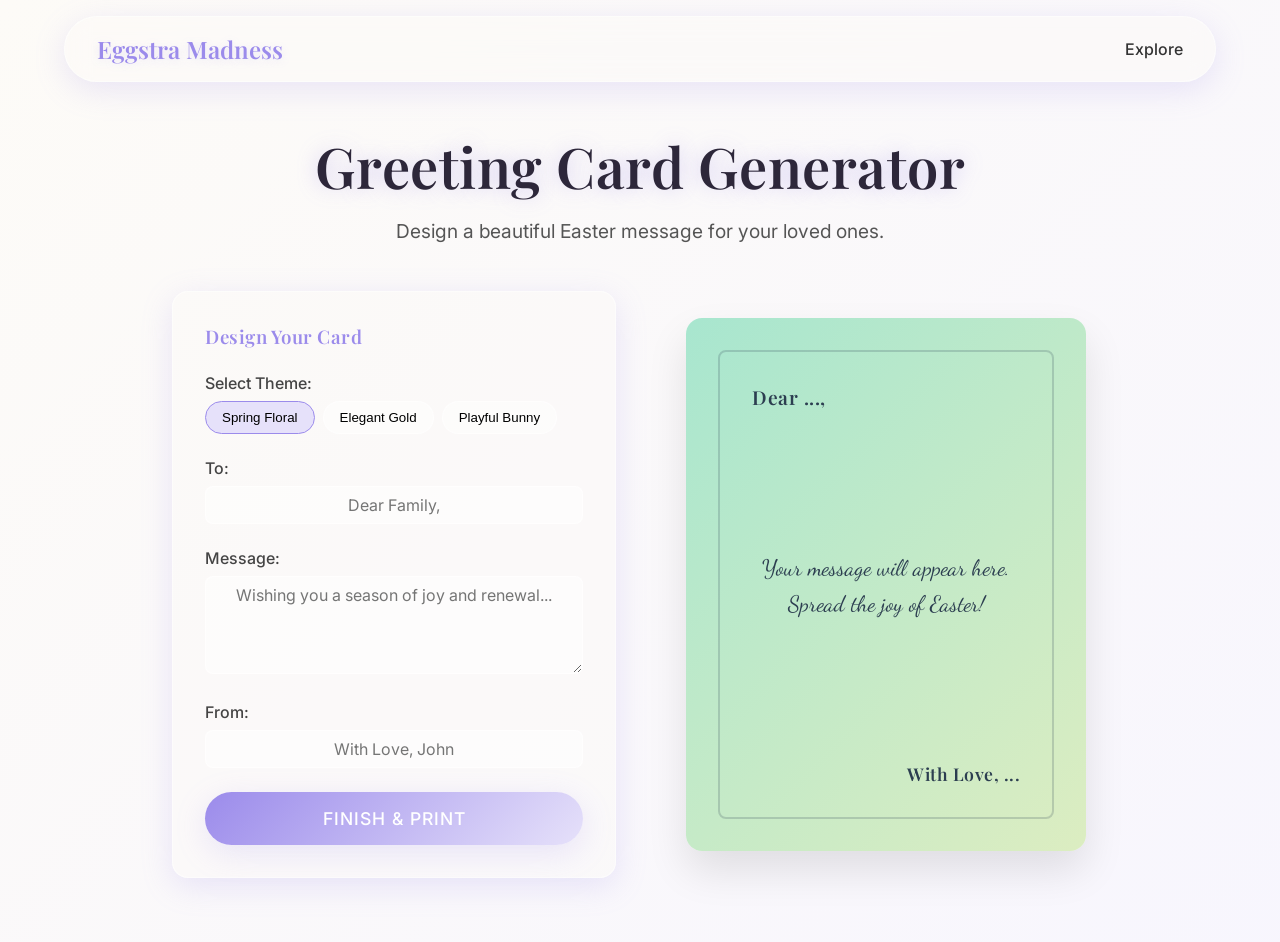
==== cards.html @ 38e3161e "Final project - Eggstra Madness" ====
<!DOCTYPE html>
<html lang="en">
<head>
    <meta charset="UTF-8">
    <meta name="viewport" content="width=device-width, initial-scale=1.0">
    <title>Greeting Cards - Eggstra Madness</title>
    <!-- Fonts -->
    <link rel="preconnect" href="https://fonts.googleapis.com">
    <link rel="preconnect" href="https://fonts.gstatic.com" crossorigin>
    <link href="https://fonts.googleapis.com/css2?family=Inter:wght@300;400;500;600&family=Playfair+Display:ital,wght@0,400;0,600;1,400&family=Outfit:wght@400;600&family=Fredoka:wght@400;600&family=Dancing+Script:wght@600&display=swap" rel="stylesheet">
    <link rel="stylesheet" href="css/style.css">
</head>
<body class="page-transition inner-page">

    <!-- Minimal Navbar -->
    <nav class="top-nav glass-panel">
        <div class="nav-logo">
            <a href="index.html">Eggstra Madness</a>
        </div>
        <div class="nav-links">
            <a href="explore.html" class="nav-link">Explore</a>
        </div>
    </nav>
    
    <main class="cards-container">
        <header class="cards-header fade-in">
            <h1 class="page-title glow-text">Greeting Card Generator</h1>
            <p class="subtitle">Design a beautiful Easter message for your loved ones.</p>
        </header>

        <div class="cards-layout fade-in">
            <!-- Controls Side -->
            <section class="cards-controls glass-panel">
                <h3>Design Your Card</h3>
                
                <div class="control-group">
                    <label>Select Theme:</label>
                    <div class="theme-options">
                        <button class="theme-btn active" data-theme="theme-spring">Spring Floral</button>
                        <button class="theme-btn" data-theme="theme-elegant">Elegant Gold</button>
                        <button class="theme-btn" data-theme="theme-playful">Playful Bunny</button>
                    </div>
                </div>

                <div class="control-group">
                    <label for="cardRecipient">To:</label>
                    <input type="text" id="cardRecipient" class="glass-input full-width" placeholder="Dear Family,">
                </div>

                <div class="control-group">
                    <label for="cardMessage">Message:</label>
                    <textarea id="cardMessage" class="glass-input full-width" rows="4" placeholder="Wishing you a season of joy and renewal..."></textarea>
                </div>
                
                <div class="control-group">
                    <label for="cardSender">From:</label>
                    <input type="text" id="cardSender" class="glass-input full-width" placeholder="With Love, John">
                </div>

                <button id="generateCardBtn" class="glass-btn primary-btn full-width magnetic-btn">Finish & Print <span class="glow"></span></button>
            </section>

            <!-- Preview Side -->
            <section class="cards-preview">
                <div id="cardOutput" class="card-canvas theme-spring">
                    <div class="card-inner-border">
                        <h4 id="previewTo">Dear ...,</h4>
                        <p id="previewMsg">Your message will appear here. Spread the joy of Easter!</p>
                        <h5 id="previewFrom">With Love, ...</h5>
                    </div>
                </div>
            </section>
        </div>
    </main>

    <script src="js/script.js"></script>
</body>
</html>
---- css/style.css ----
:root {
  /* Colors */
  --bg-cream: #FDFBF7;
  --bg-dark: #121016; /* For potential dark modes / overlays */
  --primary-lavender: #E6E1FA;
  --primary-lavender-dark: #9B8BEB;
  --accent-gold: #F7D070;
  --accent-mint: #A3E4D7;
  
  /* Gradients */
  --gradient-lavender-gold: linear-gradient(135deg, var(--primary-lavender) 0%, var(--accent-gold) 100%);
  --gradient-neon: linear-gradient(45deg, var(--primary-lavender-dark), var(--accent-mint));
  
  /* Glassmorphism */
  --glass-bg: rgba(253, 251, 247, 0.4);
  --glass-border: rgba(255, 255, 255, 0.5);
  --glass-shadow: 0 8px 32px 0 rgba(155, 139, 235, 0.2);
  
  /* Neumorphism Hybrid */
  --neu-shadow-light: 8px 8px 16px rgba(210, 205, 226, 0.5), -8px -8px 16px rgba(255, 255, 255, 0.8);
  
  /* Typography Variables (Default) */
  --font-heading: 'Playfair Display', serif;
  --font-body: 'Inter', sans-serif;
  --font-display: 'Inter', sans-serif; /* Can be overridden later */
  
  /* Interactions */
  --transition-smooth: all 0.4s cubic-bezier(0.25, 1, 0.5, 1);
}

/* Base Reset */
* {
  margin: 0;
  padding: 0;
  box-sizing: border-box;
}

body {
  font-family: var(--font-body);
  background-color: var(--bg-cream);
  color: #333;
  overflow-x: hidden;
  -webkit-font-smoothing: antialiased;
}

h1, h2, h3, h4, h5, h6 {
  font-family: var(--font-heading);
  font-weight: 600;
  letter-spacing: 0.5px;
}

a {
  text-decoration: none;
  color: inherit;
}

/* ========================================================================= */
/* Landing Page Specifics                                                      */
/* ========================================================================= */

.landing-page {
  height: 100vh;
  display: flex;
  justify-content: center;
  align-items: center;
  /* Animated gradient background */
  background: linear-gradient(-45deg, #FDFBF7, #E6E1FA, #FDFBF7, #fdf4da);
  background-size: 400% 400%;
  animation: gradientBG 15s ease infinite;
  position: relative;
  overflow: hidden;
}

@keyframes gradientBG {
  0% { background-position: 0% 50%; }
  50% { background-position: 100% 50%; }
  100% { background-position: 0% 50%; }
}

/* Abstract Light Rays */
.landing-page::before {
  content: '';
  position: absolute;
  top: -50%; right: -50%;
  width: 200%; height: 200%;
  background: conic-gradient(from 180deg at 50% 50%, rgba(163, 228, 215, 0.1) 0deg, rgba(247, 208, 112, 0.1) 180deg, rgba(163, 228, 215, 0.1) 360deg);
  animation: rotateLight 30s linear infinite;
  z-index: 0;
  pointer-events: none;
}

@keyframes rotateLight {
  100% { transform: rotate(360deg); }
}

.landing-container {
  position: relative;
  z-index: 2;
  text-align: center;
  display: flex;
  flex-direction: column;
  align-items: center;
  gap: 3rem;
  padding: 2rem;
}

.landing-title {
  font-size: clamp(2.5rem, 6vw, 4.5rem);
  line-height: 1.2;
  color: #2D273A;
  text-shadow: 0 4px 20px rgba(155, 139, 235, 0.3);
  animation: fadeUp 1s ease-out forwards;
  opacity: 0;
  transform: translateY(20px);
}

@keyframes fadeUp {
  to {
    opacity: 1;
    transform: translateY(0);
  }
}

/* ========================================================================= */
/* Buttons & Utilities                                                         */
/* ========================================================================= */

.glass-btn {
  font-family: var(--font-body);
  font-weight: 500;
  font-size: 1.1rem;
  letter-spacing: 1px;
  text-transform: uppercase;
  padding: 1rem 2.5rem;
  border-radius: 50px;
  
  background: var(--glass-bg);
  backdrop-filter: blur(10px);
  -webkit-backdrop-filter: blur(10px);
  border: 1px solid var(--glass-border);
  box-shadow: var(--glass-shadow);
  
  color: #2D273A;
  position: relative;
  overflow: hidden;
  transition: var(--transition-smooth);
  cursor: pointer;
  display: inline-flex;
  align-items: center;
  justify-content: center;
  
  /* Fade In for Landing */
  opacity: 0;
  transform: translateY(20px);
  animation: fadeUp 1s ease-out 0.4s forwards;
}

.glass-btn::before {
  content: '';
  position: absolute;
  top: 0; left: 0; right: 0; bottom: 0;
  background: linear-gradient(135deg, rgba(255,255,255,0.4) 0%, rgba(255,255,255,0) 100%);
  z-index: 1;
  transition: opacity 0.3s ease;
  opacity: 0;
}

.glass-btn:hover {
  transform: translateY(-5px);
  box-shadow: 0 15px 35px 0 rgba(155, 139, 235, 0.4), 0 0 15px rgba(163, 228, 215, 0.5); /* Mint Glow Border interaction */
  border-color: var(--accent-mint);
  color: var(--primary-lavender-dark);
}

.glass-btn:hover::before {
  opacity: 1;
}

.glass-btn:active {
  transform: translateY(2px) scale(0.98);
}

/* Magnetic Button utility classes handled in JS */
.magnetic-btn {
  /* Handled by JS for transform mapping */
}

/* Glow Element inside button */
.glass-btn .glow {
  position: absolute;
  width: 50px;
  height: 50px;
  background: radial-gradient(circle, rgba(163, 228, 215, 0.8) 0%, rgba(255,255,255,0) 70%);
  border-radius: 50%;
  pointer-events: none;
  opacity: 0;
  transition: opacity 0.3s;
  z-index: 0;
  transform: translate(-50%, -50%);
}

.glass-btn:hover .glow {
  opacity: 1;
}

/* ========================================================================= */
/* Floating Eggs Animation (Background)                                        */
/* ========================================================================= */

.floating-eggs {
  position: absolute;
  top: 0; left: 0; width: 100%; height: 100%;
  pointer-events: none;
  z-index: 1;
}

.bg-egg {
  position: absolute;
  background: radial-gradient(circle at 30% 30%, rgba(255,255,255,0.8), rgba(230, 225, 250, 0.4));
  border-radius: 50% 50% 50% 50% / 60% 60% 40% 40%;
  box-shadow: inset -10px -10px 20px rgba(155, 139, 235, 0.2),
              0 10px 20px rgba(0,0,0,0.05),
              0 0 30px rgba(247, 208, 112, 0.2); /* Gold glow */
  filter: blur(1px);
  animation: floatEgg 10s infinite ease-in-out;
}

/* Egg Shapes generated by JS will use these base styles */

@keyframes floatEgg {
  0%, 100% { transform: translateY(0) rotate(0deg); }
  50% { transform: translateY(-30px) rotate(5deg); }
}

/* Particles container */
.particles {
  position: absolute;
  width: 100%; height: 100%;
  top: 0; left: 0;
  z-index: 0;
  pointer-events: none;
}

/* ========================================================================= */
/* Phase 2: Inner Pages, Nav, Font Switcher, Home & Explore                    */
/* ========================================================================= */

.inner-page {
  /* No gradient animation on inner pages unless requested, maybe a subtle one */
  background: linear-gradient(135deg, var(--bg-cream) 0%, rgba(230, 225, 250, 0.3) 100%);
  min-height: 100vh;
}

.glass-panel {
  background: var(--glass-bg);
  backdrop-filter: blur(12px);
  -webkit-backdrop-filter: blur(12px);
  border: 1px solid var(--glass-border);
  box-shadow: var(--glass-shadow);
  border-radius: 16px;
}

/* Navbar */
.top-nav {
  position: fixed;
  top: 1rem;
  left: 50%;
  transform: translateX(-50%);
  width: 90%;
  max-width: 1200px;
  display: flex;
  justify-content: space-between;
  align-items: center;
  padding: 1rem 2rem;
  z-index: 100;
  border-radius: 50px;
}

.nav-logo a {
  font-family: var(--font-heading);
  font-size: 1.5rem;
  font-weight: 600;
  color: var(--primary-lavender-dark);
  text-shadow: 0 2px 10px rgba(155, 139, 235, 0.2);
}

.nav-links {
  display: flex;
  align-items: center;
  gap: 1.5rem;
}

.nav-link {
  font-weight: 500;
  transition: color 0.3s;
}

.nav-link:hover {
  color: var(--primary-lavender-dark);
}

.small-btn {
  padding: 0.5rem 1rem;
  font-size: 0.85rem;
}

/* Font Switcher Panel */
.font-panel {
  position: fixed;
  top: 0;
  left: -320px;
  width: 300px;
  height: 100vh;
  border-radius: 0 24px 24px 0;
  padding: 2rem;
  z-index: 200;
  transition: transform 0.4s cubic-bezier(0.25, 1, 0.5, 1);
  display: flex;
  flex-direction: column;
  gap: 1.5rem;
}

.font-panel.active {
  transform: translateX(320px);
}

.close-btn {
  align-self: flex-end;
  background: transparent;
  border: none;
  font-size: 2rem;
  cursor: pointer;
  color: #333;
  transition: color 0.3s;
}

.close-btn:hover {
  color: var(--primary-lavender-dark);
}

.font-options {
  display: flex;
  flex-direction: column;
  gap: 1rem;
}

.font-opt {
  padding: 1rem;
  border-radius: 12px;
  border: 1px solid var(--glass-border);
  background: rgba(255, 255, 255, 0.5);
  cursor: pointer;
  font-size: 1.1rem;
  transition: all 0.3s;
}

.font-opt:hover, .font-opt.selected {
  background: var(--primary-lavender);
  border-color: var(--primary-lavender-dark);
  box-shadow: 0 4px 12px rgba(155, 139, 235, 0.3);
}

/* Home Reflection Page */
.reflection-container, .explore-container {
  max-width: 900px;
  margin: 0 auto;
  padding: 8rem 2rem 4rem; /* offset for nav */
  position: relative;
  z-index: 2;
}

.reflection-header, .explore-header {
  text-align: center;
  margin-bottom: 3rem;
}

.page-title {
  font-size: clamp(2rem, 5vw, 3.5rem);
  color: #2D273A;
  margin-bottom: 1rem;
}

.glow-text {
  text-shadow: 0 0 20px rgba(155, 139, 235, 0.4);
}

.subtitle {
  font-size: 1.2rem;
  color: #555;
}

.reflection-content {
  display: flex;
  flex-direction: column;
  gap: 2rem;
  font-size: 1.15rem;
  line-height: 1.8;
  color: #444;
}

.reflection-content p {
  background: var(--glass-bg);
  padding: 2rem;
  border-radius: 16px;
  border: 1px solid var(--glass-border);
  box-shadow: 0 4px 15px rgba(0,0,0,0.03);
}

.action-container {
  margin-top: 4rem;
  text-align: center;
}

/* Explore Hub Grid */
.explore-grid {
  display: grid;
  grid-template-columns: repeat(auto-fit, minmax(280px, 1fr));
  gap: 2rem;
}

.grid-card {
  padding: 2.5rem 1.5rem;
  text-align: center;
  display: block;
  transition: var(--transition-smooth);
}

.grid-card:hover {
  transform: translateY(-10px) scale(1.02);
  box-shadow: 0 15px 35px rgba(155, 139, 235, 0.3);
  border-color: var(--accent-mint);
}

.card-icon {
  font-size: 3.5rem;
  margin-bottom: 1rem;
}

.grid-card h2 {
  font-size: 1.4rem;
  margin-bottom: 0.8rem;
  color: var(--primary-lavender-dark);
}

.grid-card p {
  color: #555;
  font-size: 0.95rem;
  line-height: 1.5;
}

/* Utilities */
.fade-in {
  opacity: 0;
  transform: translateY(20px);
  animation: fadeUp 0.8s forwards ease-out;
}

.fade-in:nth-child(1) { animation-delay: 0.1s; }
.fade-in:nth-child(2) { animation-delay: 0.2s; }
.fade-in:nth-child(3) { animation-delay: 0.3s; }
.fade-in:nth-child(4) { animation-delay: 0.4s; }
.fade-in:nth-child(5) { animation-delay: 0.5s; }
.fade-in:nth-child(6) { animation-delay: 0.6s; }

/* Decorative Assets */
.floating-cross, .floating-dove {
  position: absolute;
  opacity: 0.15;
  z-index: 1;
  pointer-events: none;
}
.floating-cross {
  font-size: 15rem;
  top: 20%; left: 5%;
}
.floating-cross::after { content: "✝"; }
.floating-dove {
  font-size: 10rem;
  top: 60%; right: 5%;
}
.floating-dove::after { content: "🕊"; }

/* ========================================================================= */
/* Phase 3: Fasting Calendar                                                   */
/* ========================================================================= */

.calendar-container {
  max-width: 1000px;
  margin: 0 auto;
  padding: 8rem 2rem 4rem;
  position: relative;
  z-index: 2;
}

.calendar-stats {
  display: flex;
  justify-content: space-around;
  align-items: center;
  flex-wrap: wrap;
  gap: 2rem;
  padding: 2rem;
  margin-bottom: 3rem;
}

.stat-box {
  text-align: center;
  flex: 1;
  min-width: 200px;
}

.stat-box h3 {
  color: var(--primary-lavender-dark);
  margin-bottom: 0.5rem;
  text-transform: uppercase;
  font-size: 0.9rem;
  letter-spacing: 2px;
}

.streak-counter {
  font-size: 2.5rem;
  font-weight: 600;
  font-family: var(--font-heading);
  color: var(--accent-gold);
}

.progress-ring-container {
  position: relative;
  width: 120px;
  height: 120px;
  display: flex;
  justify-content: center;
  align-items: center;
}

.progress-ring-circle {
  transition: stroke-dashoffset 0.5s ease-out;
  transform: rotate(-90deg);
  transform-origin: 50% 50%;
}

.progress-text {
  position: absolute;
  font-size: 1.5rem;
  font-weight: 600;
  font-family: var(--font-heading);
  color: var(--accent-mint);
}

.daily-proverb p {
  font-style: italic;
  color: #555;
  line-height: 1.5;
}

/* Calendar Grid */
.calendar-grid-wrapper {
  background: var(--glass-bg);
  backdrop-filter: blur(12px);
  -webkit-backdrop-filter: blur(12px);
  border: 1px solid var(--glass-border);
  border-radius: 24px;
  padding: 3rem 2rem;
  box-shadow: var(--glass-shadow);
}

.calendar-grid {
  display: grid;
  grid-template-columns: repeat(10, 1fr);
  gap: 1rem;
}

@media (max-width: 768px) {
  .calendar-grid {
    grid-template-columns: repeat(5, 1fr);
  }
}

.day-box {
  aspect-ratio: 1;
  display: flex;
  justify-content: center;
  align-items: center;
  border-radius: 12px;
  background: rgba(255, 255, 255, 0.4);
  border: 1px solid rgba(255, 255, 255, 0.6);
  font-weight: 600;
  font-family: var(--font-heading);
  font-size: 1.2rem;
  color: #444;
  cursor: pointer;
  transition: var(--transition-smooth);
  position: relative;
  overflow: hidden;
}

.day-box::before {
  content: '';
  position: absolute;
  top: 0; left: 0; width: 100%; height: 100%;
  background: linear-gradient(135deg, rgba(255,255,255,0.8), rgba(255,255,255,0));
  opacity: 0;
  transition: opacity 0.3s;
}

.day-box:hover::before { opacity: 1; }

.day-box:hover {
  transform: translateY(-5px) scale(1.05);
  box-shadow: 0 10px 20px rgba(155, 139, 235, 0.3);
  border-color: var(--primary-lavender-dark);
}

.day-box.completed {
  background: var(--accent-mint);
  color: white;
  border-color: rgba(255,255,255,0.8);
  box-shadow: 0 0 15px rgba(163, 228, 215, 0.5);
  text-shadow: 0 2px 4px rgba(0,0,0,0.2);
}

.day-box.current {
  background: var(--primary-lavender-dark);
  color: white;
  border-color: var(--accent-gold);
  border-width: 2px;
  box-shadow: 0 0 20px rgba(155, 139, 235, 0.6), inset 0 0 10px rgba(255,255,255,0.5);
  animation: pulseGlow 2s infinite alternate;
}

.day-box.future {
  opacity: 0.6;
  background: transparent;
  border-style: dashed;
}

@keyframes pulseGlow {
  from { box-shadow: 0 0 10px rgba(155, 139, 235, 0.4); }
  to { box-shadow: 0 0 25px rgba(155, 139, 235, 0.8), 0 0 10px rgba(247, 208, 112, 0.5); }
}

.zoom-in {
  animation: zoomIn 0.8s cubic-bezier(0.25, 1, 0.5, 1) forwards;
  opacity: 0;
}

@keyframes zoomIn {
  from { opacity: 0; transform: scale(0.95) translateY(20px); }
  to { opacity: 1; transform: scale(1) translateY(0); }
}

/* ========================================================================= */
/* Phase 3: Recipes                                                            */
/* ========================================================================= */

.recipes-container {
  max-width: 900px;
  margin: 0 auto;
  padding: 8rem 2rem 4rem;
  position: relative;
  z-index: 2;
}

.recipes-header {
  text-align: center;
  margin-bottom: 3rem;
}

.recipe-card {
  overflow: hidden;
}

.recipe-image-placeholder {
  width: 100%;
  height: 300px;
  background: linear-gradient(135deg, rgba(247, 208, 112, 0.3) 0%, rgba(163, 228, 215, 0.4) 100%);
  display: flex;
  flex-direction: column;
  justify-content: center;
  align-items: center;
  font-family: var(--font-heading);
  font-size: 1.5rem;
  color: var(--primary-lavender-dark);
}

.emoji-img {
  font-size: 5rem;
  margin-bottom: 1rem;
}

.recipe-content {
  padding: 2.5rem;
}

.recipe-desc {
  font-size: 1.1rem;
  color: #555;
  margin: 1rem 0 2rem;
  line-height: 1.6;
}

.scale-servings {
  display: flex;
  align-items: center;
  gap: 1rem;
  margin-bottom: 2rem;
}

/* New Recipe Layout */
.recipe-collection-layout {
  display: flex;
  flex-direction: column;
}

.recipe-grid-display {
  display: grid;
  grid-template-columns: repeat(auto-fit, minmax(250px, 1fr));
  gap: 2rem;
  margin-top: 2rem;
}

.recipe-image-card {
  background: var(--glass-bg);
  backdrop-filter: blur(12px);
  -webkit-backdrop-filter: blur(12px);
  border: 1px solid var(--glass-border);
  border-radius: 16px;
  overflow: hidden;
  cursor: pointer;
  transition: transform 0.3s ease, box-shadow 0.3s ease;
  box-shadow: var(--glass-shadow);
  display: flex;
  flex-direction: column;
}

.recipe-image-card:hover {
  transform: translateY(-8px);
  box-shadow: 0 15px 35px rgba(155, 139, 235, 0.3);
  border-color: var(--primary-lavender-dark);
}

.recipe-image-card img {
  width: 100%;
  height: 200px;
  object-fit: cover;
  display: block;
  background: rgba(0,0,0,0.05); /* Placeholder bg */
}

.recipe-image-card h4 {
  padding: 1.2rem;
  text-align: center;
  color: var(--primary-lavender-dark);
  font-family: var(--font-heading);
  font-size: 1.2rem;
}

.recipe-sidebar-layout {
  display: none; /* disabled old layout */
}

.recipe-selector {
  padding: 1.5rem;
  height: max-content;
}

.recipe-selector h3 {
  margin-bottom: 1rem;
  color: var(--primary-lavender-dark);
}

.recipe-chips {
  display: flex;
  flex-direction: column;
  gap: 0.8rem;
}

.recipe-chip {
  padding: 0.8rem 1rem;
  text-align: left;
  background: rgba(255,255,255,0.4);
  border: 1px solid var(--glass-border);
  border-radius: 8px;
  cursor: pointer;
  transition: all 0.2s;
  font-family: var(--font-body);
  font-weight: 500;
  color: #444;
}

.recipe-chip:hover {
  background: rgba(255,255,255,0.8);
}

.recipe-chip.active {
  background: var(--primary-lavender);
  border-color: var(--primary-lavender-dark);
  color: #fff;
}

.recipe-viewer {
  animation: fadeUp 0.5s ease-out;
}

.recipe-image-placeholder {
  width: 100%;
  height: 300px;
  background-size: cover;
  background-position: center;
  background-color: #f0f0f0;
  display: flex;
  flex-direction: column;
  justify-content: center;
  align-items: center;
  font-family: var(--font-heading);
  font-size: 1.5rem;
  color: white;
  text-shadow: 0 2px 4px rgba(0,0,0,0.5);
}

.glass-input {
  background: rgba(255,255,255,0.5);
  border: 1px solid var(--glass-border);
  border-radius: 8px;
  padding: 0.5rem;
  width: 60px;
  text-align: center;
  font-size: 1rem;
  font-family: var(--font-body);
}

.recipe-grid {
  display: grid;
  grid-template-columns: 1fr 1.5fr;
  gap: 3rem;
}

@media (max-width: 768px) {
  .recipe-grid { grid-template-columns: 1fr; }
}

.ingredients-list {
  background: rgba(255, 255, 255, 0.3);
  padding: 1.5rem;
  border-radius: 16px;
}

.ingredients-list h3 {
  margin-bottom: 1rem;
  color: var(--primary-lavender-dark);
}

.ingredients-list ul {
  list-style: none;
}

.ingredients-list li {
  padding: 0.5rem 0;
  border-bottom: 1px solid rgba(0,0,0,0.05);
  color: #444;
}

.cook-mode-panel {
  display: flex;
  flex-direction: column;
  gap: 1.5rem;
}

.cook-mode-header {
  display: flex;
  justify-content: space-between;
  align-items: center;
}

.hidden {
  display: none !important;
}

.progress-bar-container {
  width: 100%;
  height: 8px;
  background: rgba(0,0,0,0.05);
  border-radius: 4px;
  overflow: hidden;
  margin-bottom: 1rem;
}

.progress-bar {
  height: 100%;
  background: var(--accent-mint);
  width: 0%;
  transition: width 0.4s ease;
}

.step-card {
  padding: 2rem;
  text-align: center;
  min-height: 150px;
  display: flex;
  flex-direction: column;
  justify-content: center;
}

.step-card h4 {
  color: var(--primary-lavender-dark);
  margin-bottom: 1rem;
  font-size: 1.2rem;
}

.step-controls {
  display: flex;
  justify-content: space-between;
  margin-top: 1rem;
}

.primary-btn {
  background: linear-gradient(135deg, var(--primary-lavender-dark) 0%, var(--primary-lavender) 100%);
  color: white;
  border: none;
}
.primary-btn:hover {
  color: white;
  transform: translateY(-2px);
  box-shadow: 0 4px 15px rgba(155, 139, 235, 0.5);
}

/* ========================================================================= */
/* Phase 4: Basket Shop                                                        */
/* ========================================================================= */

.shop-container {
  max-width: 1200px;
  margin: 0 auto;
  padding: 8rem 2rem 4rem;
  position: relative;
  z-index: 2;
}

.shop-header {
  text-align: center;
  margin-bottom: 3rem;
}

.shop-layout {
  display: grid;
  grid-template-columns: 2fr 1fr;
  gap: 2rem;
}

@media (max-width: 900px) {
  .shop-layout { grid-template-columns: 1fr; }
}

.dashboard-bar {
  padding: 1.5rem 2rem;
  display: flex;
  justify-content: space-between;
  align-items: center;
  margin-bottom: 2rem;
}

.dashboard-bar h3 {
  color: #555;
}

.coin-display {
  display: flex;
  align-items: center;
  gap: 0.5rem;
  font-family: var(--font-heading);
  font-size: 1.8rem;
  font-weight: 600;
}

.coin-icon { font-size: 2rem; }
.max-coins { font-size: 1rem; color: #888; font-family: var(--font-body); font-weight: 400; }

.items-grid {
  display: grid;
  grid-template-columns: repeat(auto-fill, minmax(200px, 1fr));
  gap: 1.5rem;
}

.shop-item {
  padding: 2rem 1rem;
  text-align: center;
  display: flex;
  flex-direction: column;
  align-items: center;
  transition: transform 0.3s;
}

.shop-item:hover {
  transform: translateY(-5px);
  border-color: var(--primary-lavender-dark);
}

.item-icon {
  font-size: 4rem;
  margin-bottom: 1rem;
  filter: drop-shadow(0 10px 10px rgba(0,0,0,0.1));
}

.shop-item h4 {
  font-size: 1.1rem;
  margin-bottom: 0.5rem;
  color: #333;
}

.item-price {
  color: var(--accent-gold);
  font-weight: 600;
  margin-bottom: 1.5rem;
}

.btn-sm {
  padding: 0.5rem 1.5rem;
  font-size: 0.9rem;
  background: var(--primary-lavender);
  border: none;
  border-radius: 50px;
  cursor: pointer;
  transition: var(--transition-smooth);
}

.btn-sm:hover {
  background: var(--primary-lavender-dark);
  color: white;
}

/* Basket Panel */
.basket-panel {
  padding: 2rem;
  display: flex;
  flex-direction: column;
  height: max-content;
}

.basket-header {
  display: flex;
  justify-content: space-between;
  align-items: center;
  margin-bottom: 1.5rem;
  border-bottom: 1px solid rgba(0,0,0,0.05);
  padding-bottom: 1rem;
}

.text-btn {
  background: none; border: none; font-size: 0.9rem; cursor: pointer;
}
.text-danger { color: #e74c3c; }

.basket-cart {
  min-height: 200px;
  max-height: 400px;
  overflow-y: auto;
  margin-bottom: 1.5rem;
  display: flex;
  flex-direction: column;
  gap: 1rem;
}

.empty-basket-msg {
  text-align: center; color: #888; margin: auto;
}

.cart-item {
  display: flex;
  justify-content: space-between;
  align-items: center;
  padding: 0.8rem;
  background: rgba(255,255,255,0.4);
  border-radius: 12px;
  animation: fadeUp 0.3s ease-out;
}

.cart-item-info {
  display: flex;
  align-items: center;
  gap: 0.8rem;
}

.cart-item-price {
  font-weight: 600; color: var(--accent-gold);
}

.remove-item {
  background: none; border: none; color: #aaa; cursor: pointer;
  font-size: 1.2rem;
}

.remove-item:hover { color: #e74c3c; }

.basket-footer {
  border-top: 1px solid rgba(0,0,0,0.05);
  padding-top: 1.5rem;
}

.total-row {
  display: flex;
  justify-content: space-between;
  font-size: 1.5rem;
  font-family: var(--font-heading);
  font-weight: 600;
  margin-bottom: 1.5rem;
}

.full-width { width: 100%; }

.glass-btn:disabled, .primary-btn:disabled {
  opacity: 0.5;
  cursor: not-allowed;
  transform: none !important;
  box-shadow: none !important;
}

/* Toast & Modals */
.toast-warning {
  position: absolute;
  bottom: 1rem;
  left: 50%;
  transform: translateX(-50%);
  background: #ffecb3;
  color: #d35400;
  padding: 0.8rem 1.5rem;
  border-radius: 50px;
  box-shadow: 0 4px 15px rgba(0,0,0,0.1);
  font-size: 0.9rem;
  z-index: 10;
  opacity: 1;
  transition: opacity 0.3s;
}

.modal-overlay {
  position: fixed;
  top: 0; left: 0; width: 100%; height: 100%;
  background: rgba(0,0,0,0.4);
  backdrop-filter: blur(5px);
  display: flex;
  justify-content: center;
  align-items: center;
  z-index: 1000;
}

.modal-content {
  padding: 3rem;
  text-align: center;
  max-width: 400px;
}

.modal-content h2 { color: var(--primary-lavender-dark); margin-bottom: 1rem; }
.modal-content p { color: #555; margin-bottom: 2rem; line-height: 1.5; }

.basket-animation {
  font-size: 4rem;
  margin-bottom: 2rem;
  animation: bounce 2s infinite alternate;
}

@keyframes bounce {
  from { transform: translateY(0); }
  to { transform: translateY(-20px); }
}

/* ========================================================================= */
/* Phase 5: Games Hub & 3D Feature                                             */
/* ========================================================================= */

.games-container {
  max-width: 1000px;
  margin: 0 auto;
  padding: 8rem 2rem 4rem;
  position: relative;
  z-index: 2;
}

.games-header {
  text-align: center;
  margin-bottom: 3rem;
  display: flex;
  flex-direction: column;
  align-items: center;
}

.egg-3d-wrapper {
  width: 300px;
  height: 300px;
  margin-bottom: 2rem;
  border-radius: 50%;
  background: radial-gradient(circle at center, rgba(255,255,255,0.4) 0%, transparent 70%);
  position: relative;
  cursor: grab;
}

.egg-3d-wrapper:active { cursor: grabbing; }

.game-wallet {
  margin-top: 1.5rem;
  font-size: 1.5rem;
  font-weight: 600;
  color: var(--accent-gold);
  background: var(--glass-bg);
  padding: 0.5rem 1.5rem;
  border-radius: 50px;
  border: 1px solid var(--glass-border);
}

.games-dashboard {
  display: flex;
  flex-direction: column;
  gap: 2rem;
}

.game-tabs {
  display: flex;
  justify-content: center;
  flex-wrap: wrap;
  gap: 0.5rem;
  padding: 1rem;
}

.game-tab {
  padding: 0.8rem 1.5rem;
  border: none;
  background: transparent;
  font-family: var(--font-body);
  font-size: 1rem;
  font-weight: 500;
  cursor: pointer;
  border-radius: 50px;
  transition: all 0.3s;
  color: #555;
}

.game-tab:hover {
  background: rgba(255,255,255,0.5);
  color: var(--primary-lavender-dark);
}

.game-tab.active {
  background: var(--primary-lavender);
  color: var(--primary-lavender-dark);
  box-shadow: 0 4px 10px rgba(155, 139, 235, 0.3);
}

.game-arena {
  padding: 3rem;
  min-height: 500px;
  display: flex;
  flex-direction: column;
}

.game-view {
  display: flex;
  flex-direction: column;
  flex: 1;
  animation: fadeUp 0.5s ease-out;
}

.game-info {
  text-align: center;
  margin-bottom: 2rem;
}

.game-info h2 { color: var(--primary-lavender-dark); margin-bottom: 0.5rem; }
.game-info p { color: #555; font-size: 1.1rem; }
.game-stats { font-weight: 600; margin-top: 1rem; font-size: 1.2rem; }

.mt-2 { margin-top: 2rem; }

/* Memory Match */
.memory-board {
  display: grid;
  grid-template-columns: repeat(4, 1fr);
  gap: 1rem;
  max-width: 600px;
  margin: 0 auto;
}

.memory-card {
  aspect-ratio: 1;
  background: linear-gradient(135deg, var(--primary-lavender) 0%, rgba(255,255,255,0.8) 100%);
  border-radius: 12px;
  cursor: pointer;
  display: flex;
  justify-content: center;
  align-items: center;
  font-size: 3rem;
  transition: transform 0.6s;
  transform-style: preserve-3d;
  box-shadow: 0 4px 10px rgba(0,0,0,0.05);
}

.memory-card.flipped {
  background: white;
  transform: rotateY(180deg);
  border: 2px solid var(--accent-mint);
}

.memory-card .front { display: none; transform: rotateY(180deg); }
.memory-card.flipped .front { display: block; }
.memory-card.flipped .back { display: none; }

.game-win {
  text-align: center;
  margin-top: 2rem;
  animation: zoomIn 0.5s cubic-bezier(0.25, 1, 0.5, 1);
}
.game-win h3 { font-size: 2rem; color: var(--accent-mint); margin-bottom: 0.5rem; }

/* Puzzle / Simon Says */
.simon-board {
  display: grid;
  grid-template-columns: 1fr 1fr;
  gap: 1rem;
  max-width: 400px;
  margin: 0 auto;
}

.simon-btn {
  aspect-ratio: 1;
  border-radius: 16px;
  cursor: pointer;
  transition: filter 0.2s, transform 0.1s;
  box-shadow: inset 0 0 20px rgba(255,255,255,0.3), 0 4px 10px rgba(0,0,0,0.1);
  opacity: 0.7;
}

.simon-red { background: #ff7675; }
.simon-blue { background: #74b9ff; }
.simon-yellow { background: #ffeaa7; }
.simon-green { background: #55efc4; }

.simon-btn.active, .simon-btn:active {
  opacity: 1;
  filter: brightness(1.3);
  transform: scale(0.95);
}

.puzzle-status { text-align: center; margin-top: 1rem; font-weight: 600; height: 1.5rem; }

/* Egg Catch */
.catch-area {
  position: relative;
  width: 100%;
  height: 400px;
  background: linear-gradient(to bottom, rgba(163, 228, 215, 0.2), rgba(255,255,255,0));
  border-radius: 16px;
  overflow: hidden;
  border: 1px dashed var(--primary-lavender-dark);
}

.falling-egg {
  position: absolute;
  top: -50px;
  font-size: 2.5rem;
  cursor: pointer;
  user-select: none;
  transition: transform 0.1s;
}

.falling-egg:active { transform: scale(1.5); }

/* Text Adventure */
.text-adventure-console {
  background: white;
  border-radius: 16px;
  padding: 3rem;
  text-align: center;
  max-width: 700px;
  margin: 0 auto;
  box-shadow: inset 0 0 50px rgba(230, 225, 250, 0.5);
  border: 1px solid var(--primary-lavender);
}

.story-text {
  font-size: 1.2rem;
  line-height: 1.8;
  color: #333;
  margin-bottom: 3rem;
  min-height: 100px;
}

.story-choices {
  display: flex;
  justify-content: center;
  gap: 1.5rem;
}

.story-btn {
  background: var(--glass-bg);
  flex: 1;
}
.story-btn:hover { background: var(--primary-lavender); border-color: var(--primary-lavender-dark); }

/* Coding Sprint */
.coding-arena {
  max-width: 800px;
  margin: 0 auto;
  width: 100%;
}

.code-problem {
  background: #FFF9E6;
  padding: 1.5rem;
  border-radius: 12px;
  border-left: 5px solid var(--accent-gold);
  margin-bottom: 1.5rem;
  font-size: 1.1rem;
}

.code-editor {
  width: 100%;
  height: 250px;
  background: #282c34;
  color: #abb2bf;
  border: none;
  border-radius: 12px;
  padding: 1.5rem;
  font-family: 'Fira Code', 'Courier New', Courier, monospace;
  font-size: 1.1rem;
  line-height: 1.5;
  resize: vertical;
  margin-bottom: 1.5rem;
  box-shadow: inset 0 4px 10px rgba(0,0,0,0.2);
}

.code-editor:focus { outline: 2px solid var(--accent-mint); }

.code-feedback { font-weight: 600; font-size: 1.1rem; height: 1.5rem; }
.code-success { color: #27ae60; }
.code-error { color: #e74c3c; }

/* ========================================================================= */
/* Phase 6: Rewards Vault & Cards Generator                                    */
/* ========================================================================= */

.rewards-container, .cards-container {
  max-width: 1000px;
  margin: 0 auto;
  padding: 8rem 2rem 4rem;
  position: relative;
  z-index: 2;
}

.rewards-header, .cards-header {
  text-align: center;
  margin-bottom: 3rem;
}

.vault-stats {
  display: flex;
  justify-content: center;
  gap: 3rem;
  padding: 1.5rem;
  margin: 2rem auto;
  max-width: 500px;
}

.stat span {
  color: #555;
  margin-right: 0.5rem;
}
.stat strong {
  font-size: 1.5rem;
}

.rewards-grid-wrapper {
  background: var(--glass-bg);
  padding: 3rem;
  border-radius: 24px;
  border: 1px solid var(--glass-border);
  box-shadow: var(--glass-shadow);
  min-height: 300px;
  position: relative;
}

.rewards-grid {
  display: grid;
  grid-template-columns: repeat(auto-fill, minmax(120px, 1fr));
  gap: 2rem;
  justify-items: center;
}

.reward-egg {
  font-size: 5rem;
  cursor: pointer;
  user-select: none;
  transition: transform 0.2s, filter 0.3s;
  will-change: transform;
}

.reward-egg:hover {
  transform: scale(1.1);
  filter: drop-shadow(0 0 15px rgba(247, 208, 112, 0.8));
}

.shake {
  animation: shake 0.4s cubic-bezier(.36,.07,.19,.97) both;
}

@keyframes shake {
  10%, 90% { transform: translate3d(-2px, 0, 0) scale(1.1) rotate(-5deg); }
  20%, 80% { transform: translate3d(4px, 0, 0) scale(1.1) rotate(5deg); }
  30%, 50%, 70% { transform: translate3d(-6px, 0, 0) scale(1.1) rotate(-10deg); }
  40%, 60% { transform: translate3d(6px, 0, 0) scale(1.1) rotate(10deg); }
}

.confetti-container {
  position: fixed;
  top: 0; left: 0; width: 100%; height: 100%;
  pointer-events: none;
  z-index: 9999;
  overflow: hidden;
}

.confetti-piece {
  position: absolute;
  width: 10px; height: 20px;
  background: var(--accent-gold);
  border-radius: 5px;
  animation: fall linear forwards;
}

@keyframes fall {
  to { transform: translateY(100vh) rotate(720deg); opacity: 0; }
}

/* Cards Generator */
.cards-layout {
  display: grid;
  grid-template-columns: 1fr 1fr;
  gap: 3rem;
}

@media (max-width: 800px) {
  .cards-layout { grid-template-columns: 1fr; }
}

.cards-controls {
  padding: 2rem;
}

.cards-controls h3 { margin-bottom: 1.5rem; color: var(--primary-lavender-dark); }

.control-group {
  margin-bottom: 1.5rem;
}
.control-group label {
  display: block;
  margin-bottom: 0.5rem;
  font-weight: 500;
  color: #444;
}

.theme-options {
  display: flex;
  gap: 0.5rem;
  flex-wrap: wrap;
}

.theme-btn {
  padding: 0.5rem 1rem;
  border-radius: 50px;
  border: 1px solid var(--glass-border);
  background: rgba(255,255,255,0.4);
  cursor: pointer;
  transition: all 0.2s;
}

.theme-btn.active {
  background: var(--primary-lavender);
  border-color: var(--primary-lavender-dark);
}

.cards-preview {
  display: flex;
  justify-content: center;
  align-items: center;
}

.card-canvas {
  width: 100%;
  max-width: 400px;
  aspect-ratio: 3 / 4;
  border-radius: 16px;
  padding: 2rem;
  box-shadow: 0 20px 40px rgba(0,0,0,0.1);
  transition: all 0.5s;
  display: flex;
  flex-direction: column;
  justify-content: center;
}

.card-inner-border {
  border: 2px solid rgba(0,0,0,0.1);
  height: 100%;
  border-radius: 8px;
  padding: 2rem;
  display: flex;
  flex-direction: column;
  justify-content: center;
  text-align: center;
}

/* Themes */
.theme-spring {
  background: linear-gradient(135deg, #a8e6cf 0%, #dcedc1 100%);
  color: #2c3e50;
}
.theme-spring .card-inner-border { border-color: rgba(44, 62, 80, 0.2); }

.theme-elegant {
  background: linear-gradient(135deg, #fdfbfb 0%, #ebedee 100%);
  color: #b8860b;
  font-family: var(--font-heading);
}
.theme-elegant .card-inner-border { border: 2px solid #b8860b; }

.theme-playful {
  background: linear-gradient(135deg, #ff9a9e 0%, #fecfef 99%, #fecfef 100%);
  color: #e84393;
  font-family: 'Fredoka', cursive;
}
.theme-playful .card-inner-border { border-style: dashed; border-width: 3px; border-color: #e84393; }

#previewTo { font-size: 1.2rem; margin-bottom: 2rem; text-align: left; }
#previewMsg { font-size: 1.4rem; line-height: 1.6; font-family: 'Dancing Script', cursive; flex: 1; display: flex; align-items: center; justify-content: center; }
#previewFrom { font-size: 1.1rem; margin-top: 2rem; text-align: right; }
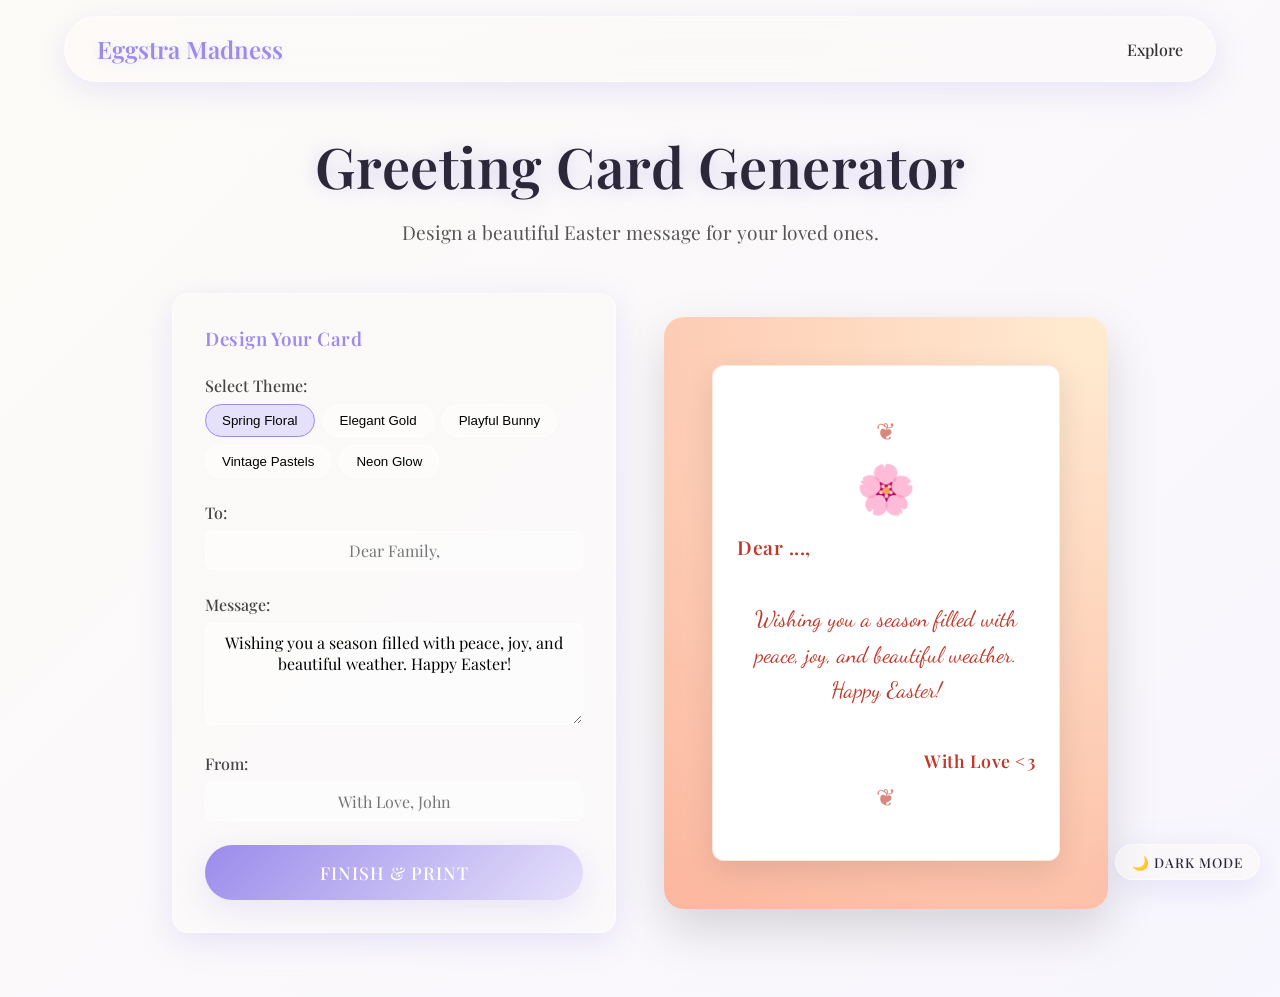
==== commit 13c059ee: "Final" ====
--- a/cards.html
+++ b/cards.html
@@ -39,6 +39,8 @@
                         <button class="theme-btn active" data-theme="theme-spring">Spring Floral</button>
                         <button class="theme-btn" data-theme="theme-elegant">Elegant Gold</button>
                         <button class="theme-btn" data-theme="theme-playful">Playful Bunny</button>
+                        <button class="theme-btn" data-theme="theme-vintage">Vintage Pastels</button>
+                        <button class="theme-btn" data-theme="theme-neon">Neon Glow</button>
                     </div>
                 </div>
 
@@ -64,9 +66,10 @@
             <section class="cards-preview">
                 <div id="cardOutput" class="card-canvas theme-spring">
                     <div class="card-inner-border">
+                        <div id="previewIcon" class="card-icon-display">🌸</div>
                         <h4 id="previewTo">Dear ...,</h4>
                         <p id="previewMsg">Your message will appear here. Spread the joy of Easter!</p>
-                        <h5 id="previewFrom">With Love, ...</h5>
+                        <h5 id="previewFrom">With Love &lt;3</h5>
                     </div>
                 </div>
             </section>
--- a/css/style.css
+++ b/css/style.css
@@ -21,8 +21,8 @@
   
   /* Typography Variables (Default) */
   --font-heading: 'Playfair Display', serif;
-  --font-body: 'Inter', sans-serif;
-  --font-display: 'Inter', sans-serif; /* Can be overridden later */
+  --font-body: 'Playfair Display', serif;
+  --font-display: 'Playfair Display', serif; /* Can be overridden later */
   
   /* Interactions */
   --transition-smooth: all 0.4s cubic-bezier(0.25, 1, 0.5, 1);
@@ -1580,49 +1580,244 @@
 
 .card-canvas {
   width: 100%;
-  max-width: 400px;
+  max-width: 450px;
   aspect-ratio: 3 / 4;
-  border-radius: 16px;
-  padding: 2rem;
-  box-shadow: 0 20px 40px rgba(0,0,0,0.1);
+  border-radius: 20px;
+  padding: 3rem;
+  box-shadow: 0 20px 50px rgba(0,0,0,0.15);
   transition: all 0.5s;
   display: flex;
   flex-direction: column;
   justify-content: center;
+  position: relative;
 }
 
 .card-inner-border {
-  border: 2px solid rgba(0,0,0,0.1);
+  background: #ffffff;
   height: 100%;
-  border-radius: 8px;
-  padding: 2rem;
+  border-radius: 12px;
+  padding: 2.5rem 1.5rem;
   display: flex;
   flex-direction: column;
   justify-content: center;
   text-align: center;
+  box-shadow: 0 10px 30px rgba(0,0,0,0.1);
+  position: relative;
+  z-index: 2;
+}
+
+/* Decorative flourishes */
+.card-inner-border::before, .card-inner-border::after {
+  content: "❦";
+  font-size: 1.5rem;
+  opacity: 0.6;
+  margin: 0.5rem 0;
+  display: block;
 }
 
 /* Themes */
 .theme-spring {
-  background: linear-gradient(135deg, #a8e6cf 0%, #dcedc1 100%);
-  color: #2c3e50;
-}
-.theme-spring .card-inner-border { border-color: rgba(44, 62, 80, 0.2); }
+  background: radial-gradient(circle at top right, #ffecd2 0%, #fcb69f 100%);
+  color: #c0392b;
+}
+.theme-spring .card-inner-border { border: 1px solid rgba(252, 182, 159, 0.3); }
 
 .theme-elegant {
-  background: linear-gradient(135deg, #fdfbfb 0%, #ebedee 100%);
+  background: radial-gradient(circle at center, #fdfbfb 0%, #ebedee 100%);
   color: #b8860b;
   font-family: var(--font-heading);
 }
 .theme-elegant .card-inner-border { border: 2px solid #b8860b; }
 
 .theme-playful {
-  background: linear-gradient(135deg, #ff9a9e 0%, #fecfef 99%, #fecfef 100%);
+  background: radial-gradient(circle at bottom left, #ff9a9e 0%, #fecfef 99%, #fecfef 100%);
   color: #e84393;
   font-family: 'Fredoka', cursive;
 }
-.theme-playful .card-inner-border { border-style: dashed; border-width: 3px; border-color: #e84393; }
-
-#previewTo { font-size: 1.2rem; margin-bottom: 2rem; text-align: left; }
-#previewMsg { font-size: 1.4rem; line-height: 1.6; font-family: 'Dancing Script', cursive; flex: 1; display: flex; align-items: center; justify-content: center; }
-#previewFrom { font-size: 1.1rem; margin-top: 2rem; text-align: right; }
+.theme-playful .card-inner-border { border: 2px dashed rgba(232, 67, 147, 0.4); }
+
+.theme-vintage {
+  background: repeating-linear-gradient(45deg, #f3e5ab, #f3e5ab 10px, #d8bfd8 10px, #d8bfd8 20px);
+  color: #5c4033;
+  font-family: var(--font-heading);
+}
+.theme-vintage .card-inner-border { border: 2px double #5c4033; }
+
+.theme-neon {
+  background: #1a1a2e;
+  color: #e94560;
+  font-family: var(--font-body);
+}
+.theme-neon .card-inner-border { 
+  background: #16213e;
+  border: 1px solid #e94560; 
+  box-shadow: inset 0 0 15px rgba(233, 69, 96, 0.4), 0 10px 30px rgba(0,0,0,0.5);
+  color: #e94560;
+  text-shadow: 0 0 5px #e94560;
+}
+
+.card-icon-display {
+  font-size: 3rem;
+  margin-bottom: 1rem;
+  text-align: center;
+  animation: popIn 0.5s cubic-bezier(0.175, 0.885, 0.32, 1.275);
+}
+
+@keyframes popIn {
+  from { transform: scale(0); opacity: 0; }
+  to { transform: scale(1); opacity: 1; }
+}
+
+#previewTo { font-size: 1.2rem; margin-bottom: 1.5rem; text-align: left; }
+#previewMsg { font-size: 1.4rem; line-height: 1.6; font-family: 'Dancing Script', cursive; flex: 1; display: flex; align-items: center; justify-content: center; padding: 0 1rem; }
+#previewFrom { font-size: 1.1rem; margin-top: 1.5rem; text-align: right; font-weight: 600; }
+
+/* ========================================================================= */
+/* Dark Mode Global Styles                                                     */
+/* ========================================================================= */
+
+body.dark-mode {
+  --bg-cream: #121016;
+  --primary-lavender: #2c254a;
+  --primary-lavender-dark: #bfaaff;
+  --glass-bg: rgba(30, 30, 30, 0.6);
+  --glass-border: rgba(255, 255, 255, 0.1);
+  --text-main: #e0e0e0;
+  --text-muted: #a0a0a0;
+  color: var(--text-main);
+  background-color: var(--bg-cream);
+}
+
+body.dark-mode .page-title, body.dark-mode h1, body.dark-mode h2, body.dark-mode h3, 
+body.dark-mode h4, body.dark-mode h5, body.dark-mode h6, body.dark-mode p {
+  color: var(--text-main);
+}
+
+body.dark-mode .subtitle,
+body.dark-mode .reflection-content,
+body.dark-mode .daily-proverb p,
+body.dark-mode .grid-card p,
+body.dark-mode .recipe-desc,
+body.dark-mode .stat span,
+body.dark-mode .game-info p,
+body.dark-mode .story-text,
+body.dark-mode .control-group label,
+body.dark-mode .dashboard-bar h3,
+body.dark-mode .item-price,
+body.dark-mode .modal-content p,
+body.dark-mode .shop-item h4,
+body.dark-mode .recipe-chip {
+  color: var(--text-muted);
+}
+
+body.dark-mode .nav-link,
+body.dark-mode .glass-btn,
+body.dark-mode .primary-btn {
+  color: var(--text-main);
+}
+
+body.dark-mode .glass-input {
+  color: var(--text-main);
+  background: rgba(0, 0, 0, 0.5);
+}
+
+body.dark-mode .reflection-content p {
+  background: var(--glass-bg);
+  color: var(--text-main);
+  border-color: rgba(247, 208, 112, 0.3);
+}
+
+body.dark-mode .day-box {
+  background: rgba(0,0,0,0.4);
+  color: var(--text-main);
+  border-color: rgba(255,255,255,0.2);
+}
+
+body.dark-mode .day-box.completed,
+body.dark-mode .day-box.current {
+    color: #fff;
+}
+
+body.dark-mode .landing-page {
+  background: linear-gradient(-45deg, #121016, #2c254a, #121016, #1e1a2d);
+}
+
+body.dark-mode .landing-page::before {
+  background: conic-gradient(from 180deg at 50% 50%, rgba(155, 139, 235, 0.2) 0deg, rgba(247, 208, 112, 0.1) 180deg, rgba(155, 139, 235, 0.2) 360deg);
+}
+
+body.dark-mode .recipe-image-placeholder {
+  background-color: #2c254a;
+}
+
+body.dark-mode .code-problem {
+  background: #2a2510;
+  color: var(--text-main);
+}
+
+body.dark-mode .text-adventure-console {
+  background: #1e1a2d;
+  box-shadow: inset 0 0 50px rgba(0, 0, 0, 0.5);
+  border-color: #3b3263;
+}
+
+body.dark-mode .catch-area {
+  background: linear-gradient(to bottom, rgba(163, 228, 215, 0.1), rgba(0,0,0,0));
+}
+
+body.dark-mode .memory-card {
+  background: linear-gradient(135deg, var(--primary-lavender) 0%, #1e1a2d 100%);
+}
+
+body.dark-mode .memory-card.flipped {
+  background: #2c254a;
+}
+
+body.dark-mode .cart-item,
+body.dark-mode .font-opt {
+  background: rgba(0,0,0,0.4);
+  color: var(--text-main);
+}
+
+body.dark-mode .game-tab,
+body.dark-mode .close-btn,
+body.dark-mode .ingredients-list li {
+  color: var(--text-main);
+}
+
+body.dark-mode .game-tab:hover {
+  background: rgba(0,0,0,0.4);
+}
+
+/* ========================================================================= */
+/* Simon Game Puzzle Styles                                                    */
+/* ========================================================================= */
+
+.simon-board {
+  display: grid;
+  grid-template-columns: 1fr 1fr;
+  gap: 15px;
+  width: 250px;
+  margin: 20px auto;
+}
+
+.simon-btn {
+  width: 100%;
+  height: 100px;
+  border-radius: 15px;
+  cursor: pointer;
+  opacity: 0.5;
+  transition: all 0.2s;
+  box-shadow: inset 0 0 10px rgba(0,0,0,0.2);
+}
+
+.simon-btn.active {
+  opacity: 1;
+  transform: scale(1.05);
+  box-shadow: 0 0 20px currentColor;
+}
+
+.simon-red { background: #e74c3c; color: #e74c3c; }
+.simon-blue { background: #3498db; color: #3498db; }
+.simon-yellow { background: #f1c40f; color: #f1c40f; }
+.simon-green { background: #2ecc71; color: #2ecc71; }
